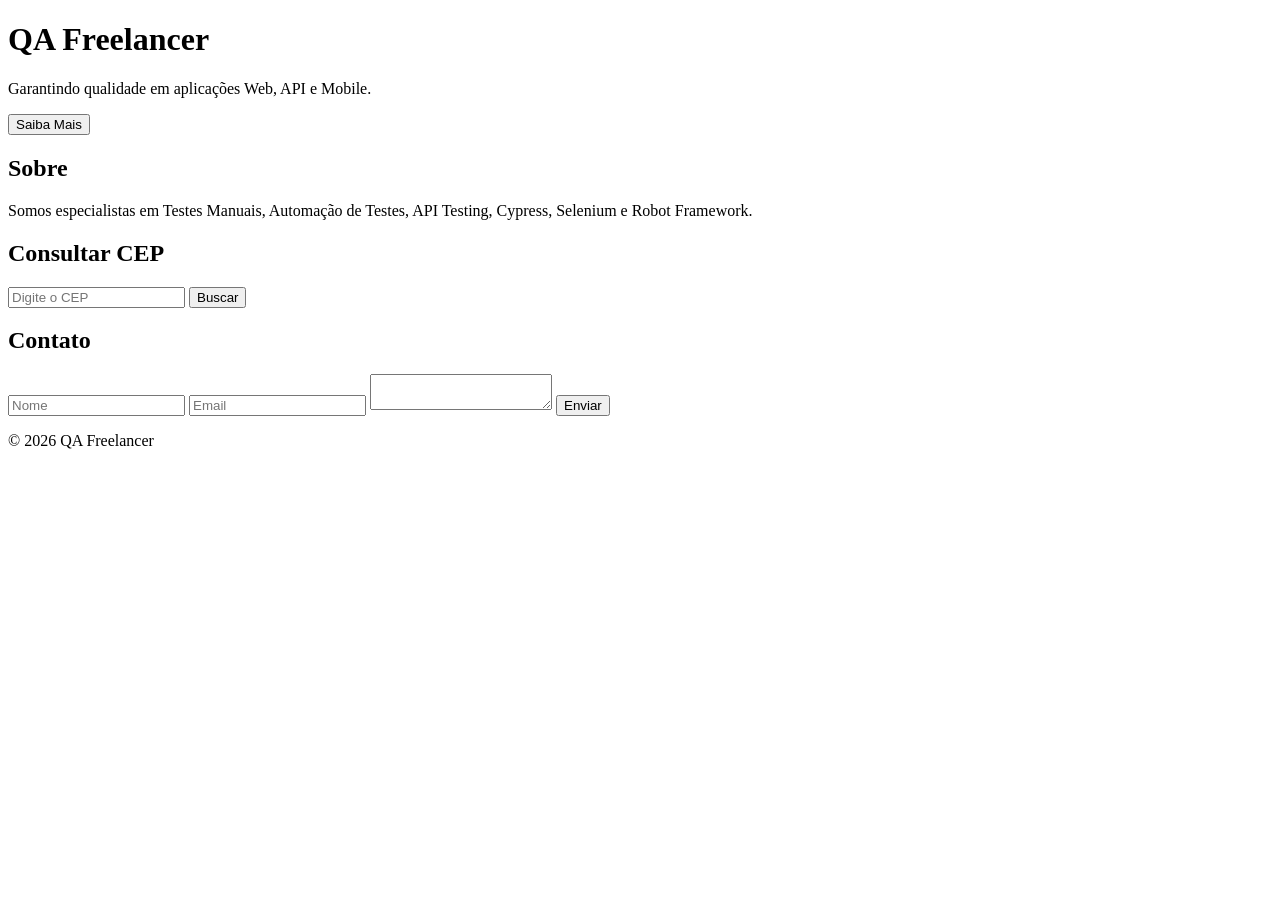
==== index.html @ d186b40d "html e readme inicial do projeto" ====
<!DOCTYPE html>
<html lang="pt-br">

<head>

<meta charset="UTF-8">
<meta name="viewport" content="width=device-width, initial-scale=1.0">

<title>QA Freelancer</title>

<link rel="stylesheet" href="style.css">

<link rel="preconnect" href="https://fonts.googleapis.com">
<link rel="preconnect" href="https://fonts.gstatic.com" crossorigin>

<link href="https://fonts.googleapis.com/css2?family=Poppins:wght@300;400;600;700&display=swap" rel="stylesheet">

</head>

<body>

<header>

<h1>QA Freelancer</h1>

<p>Garantindo qualidade em aplicações Web, API e Mobile.</p>

<button id="btnSaibaMais">
Saiba Mais
</button>

</header>

<section class="sobre">

<h2>Sobre</h2>

<p>

Somos especialistas em Testes Manuais, Automação de Testes, API Testing,
Cypress, Selenium e Robot Framework.

</p>

</section>

<section class="cep">

<h2>Consultar CEP</h2>

<input
type="text"
id="cep"
placeholder="Digite o CEP">

<button onclick="buscarCEP()">

Buscar

</button>

<div id="resultadoCep"></div>

</section>

<section>

<h2>Contato</h2>

<form id="formContato">

<input
type="text"
placeholder="Nome"
required>

<input
type="email"
placeholder="Email"
required>

<textarea
placeholder="Mensagem"
required>

</textarea>

<button type="submit">

Enviar

</button>

</form>

</section>

<footer>

<p>

© 2026 QA Freelancer

</p>

</footer>

<script src="script.js"></script>

</body>

</html>
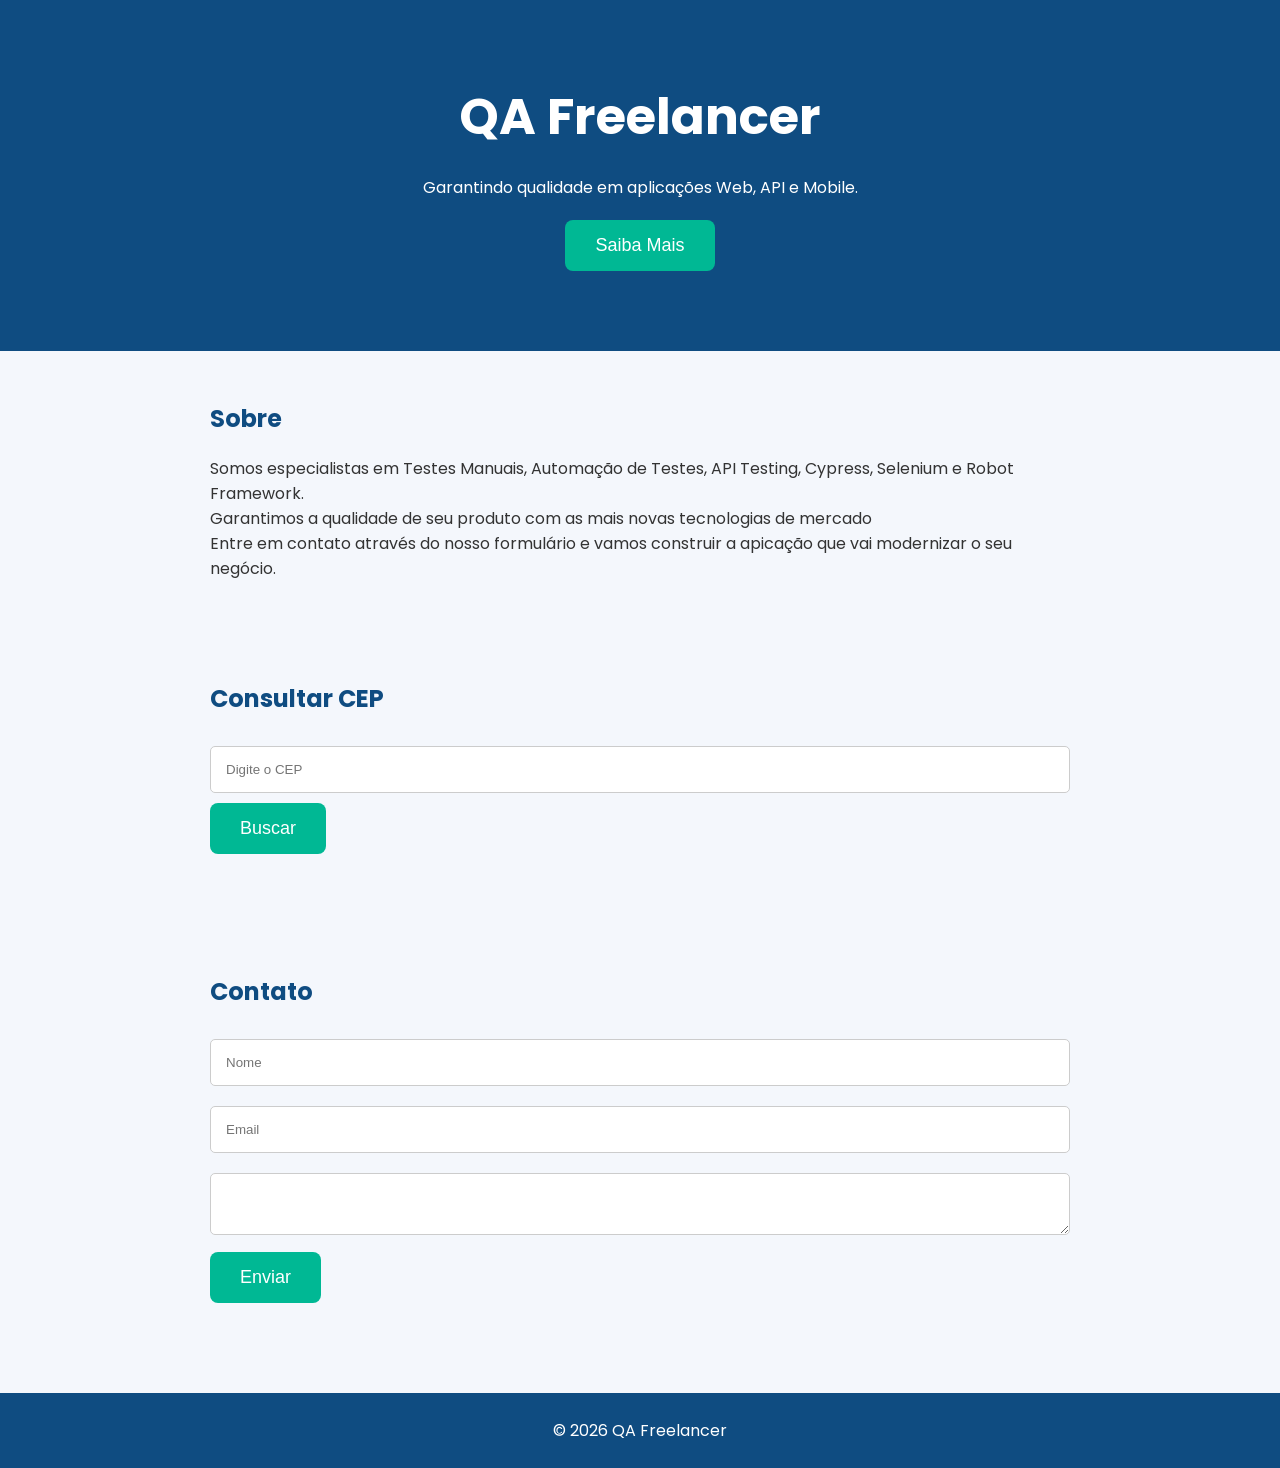
==== commit fd5448a0: "Html ajustes" ====
--- a/index.html
+++ b/index.html
@@ -41,6 +41,13 @@
 Cypress, Selenium e Robot Framework.
 
 </p>
+<p>
+
+Garantimos a qualidade de seu produto com as mais novas tecnologias de mercado<br>
+Entre em contato através do nosso formulário e vamos construir a apicação que vai modernizar o seu negócio.
+
+</p>
+  
 
 </section>
 
@@ -109,4 +116,4 @@
 
 </body>
 
-</html>+</html>
--- a/style.css
+++ b/style.css
@@ -0,0 +1,98 @@
+*{
+
+    margin:0;
+    padding:0;
+    box-sizing:border-box;
+    
+    }
+    
+    body{
+    
+    font-family:'Poppins',sans-serif;
+    background:#F4F7FC;
+    color:#333;
+    
+    }
+    
+    header{
+    
+    background:#0F4C81;
+    color:white;
+    padding:80px 20px;
+    text-align:center;
+    
+    }
+    
+    header h1{
+    
+    font-size:50px;
+    
+    }
+    
+    header p{
+    
+    margin:20px 0;
+    
+    }
+    
+    button{
+    
+    background:#00B894;
+    color:white;
+    border:none;
+    padding:15px 30px;
+    border-radius:8px;
+    cursor:pointer;
+    font-size:18px;
+    transition:.3s;
+    
+    }
+    
+    button:hover{
+    
+    background:#019875;
+    
+    }
+    
+    section{
+    
+    max-width:900px;
+    margin:auto;
+    padding:50px 20px;
+    
+    }
+    
+    h2{
+    
+    margin-bottom:20px;
+    color:#0F4C81;
+    
+    }
+    
+    input,
+    textarea{
+    
+    width:100%;
+    padding:15px;
+    margin:10px 0;
+    border:1px solid #CCC;
+    border-radius:5px;
+    
+    }
+    
+    footer{
+    
+    background:#0F4C81;
+    color:white;
+    text-align:center;
+    padding:25px;
+    margin-top:40px;
+    
+    }
+    
+    #resultadoCep{
+    
+    margin-top:20px;
+    font-weight:bold;
+    
+    }
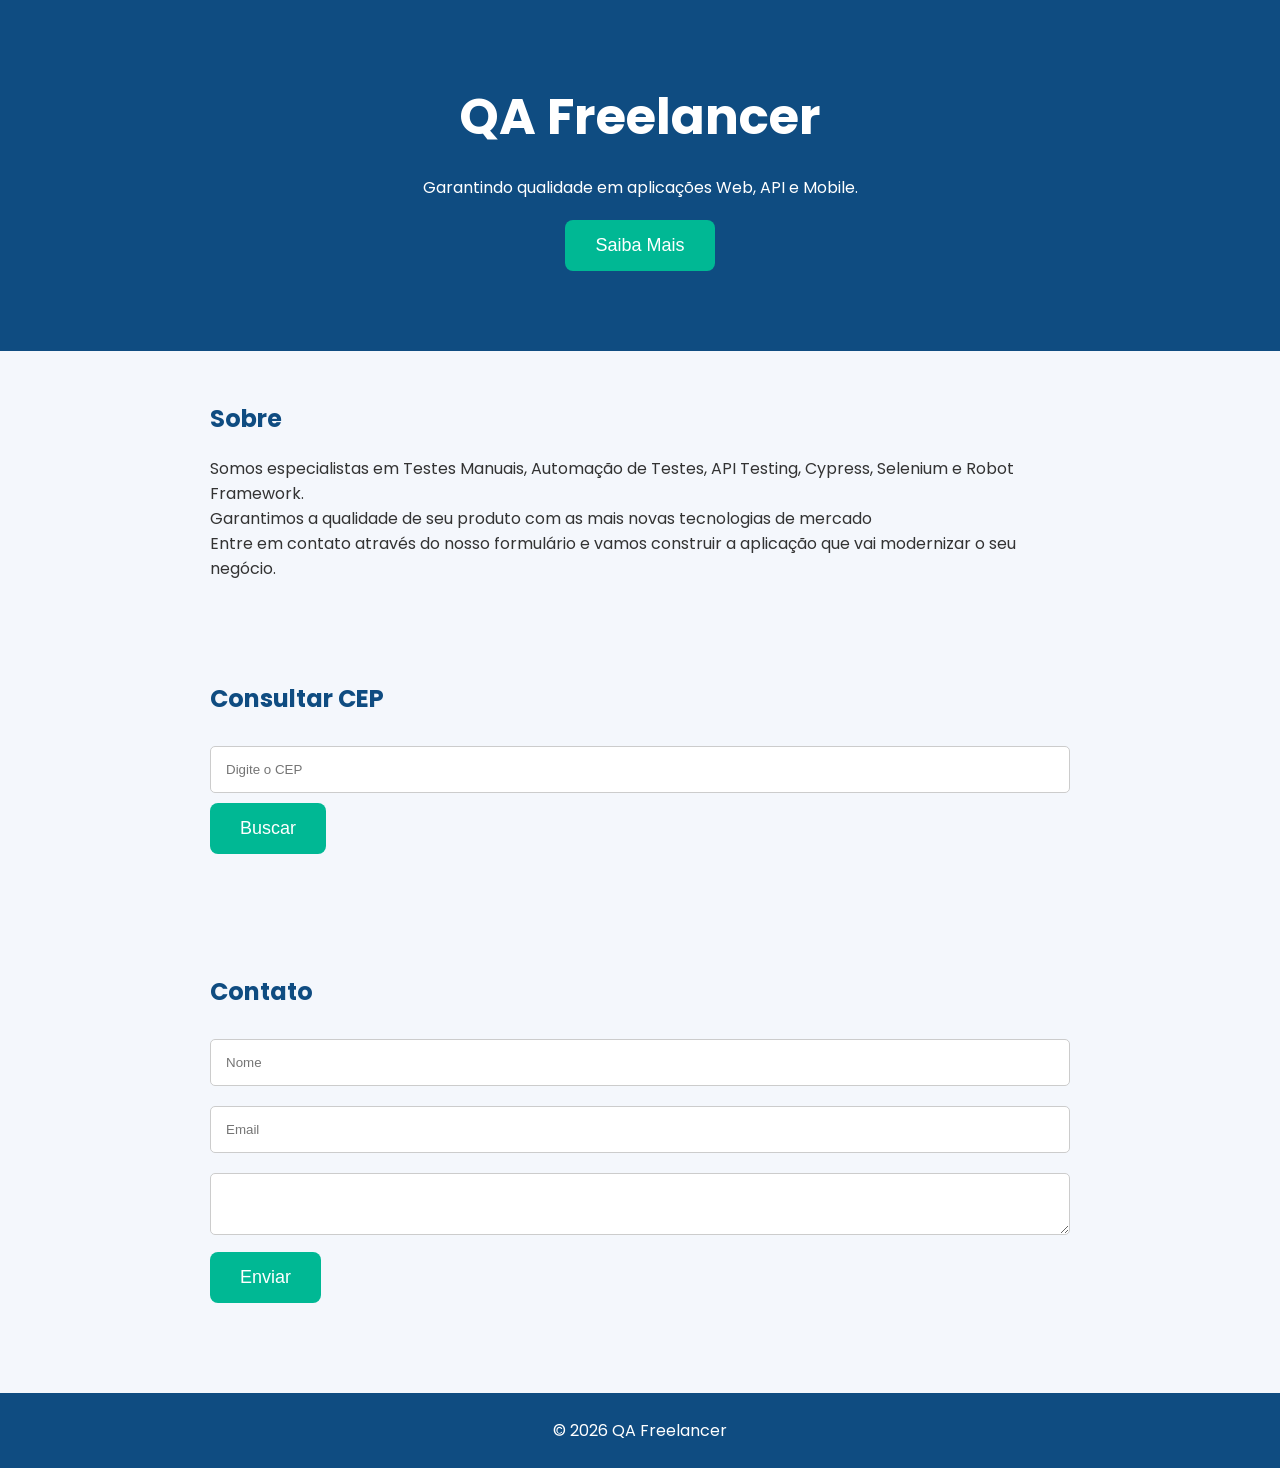
==== commit 88977059: "descrição" ====
--- a/index.html
+++ b/index.html
@@ -44,7 +44,7 @@
 <p>
 
 Garantimos a qualidade de seu produto com as mais novas tecnologias de mercado<br>
-Entre em contato através do nosso formulário e vamos construir a apicação que vai modernizar o seu negócio.
+Entre em contato através do nosso formulário e vamos construir a aplicação que vai modernizar o seu negócio.
 
 </p>
   
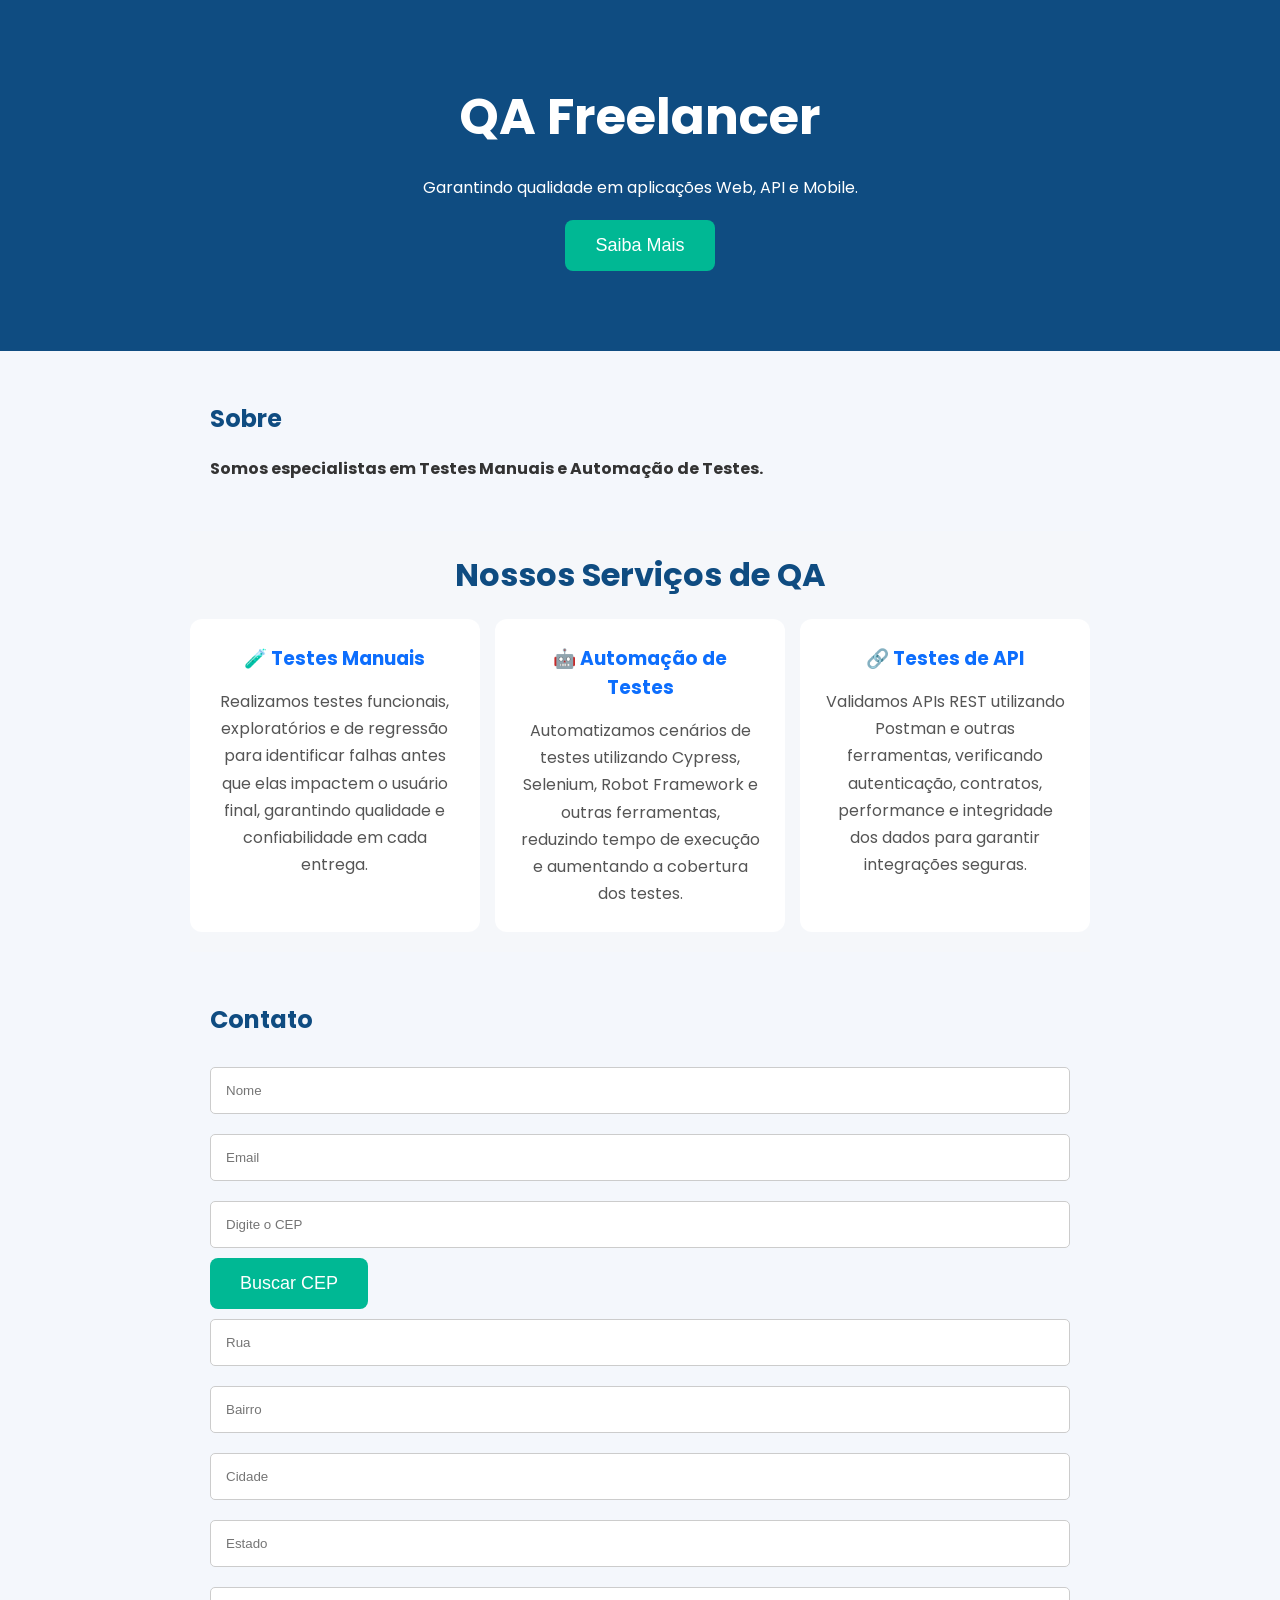
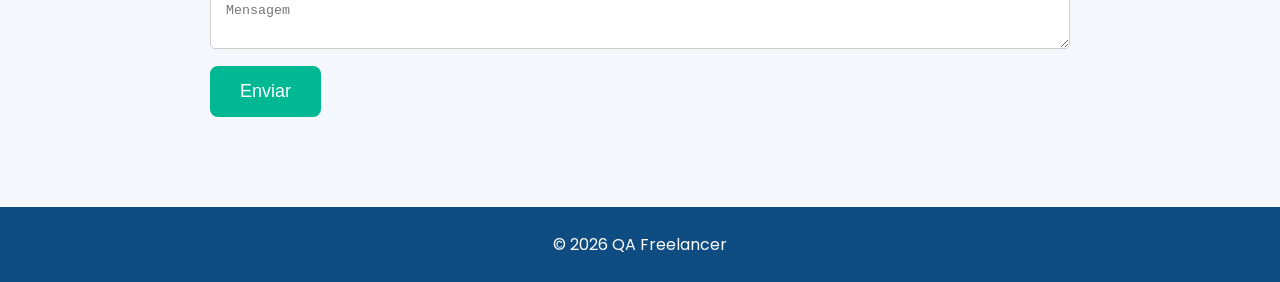
==== commit 642da345: "Ajuste fino Ajuste fino" ====
--- a/index.html
+++ b/index.html
@@ -1,119 +1,174 @@
-<!DOCTYPE html>
-<html lang="pt-br">
-
-<head>
-
-<meta charset="UTF-8">
-<meta name="viewport" content="width=device-width, initial-scale=1.0">
-
-<title>QA Freelancer</title>
-
-<link rel="stylesheet" href="style.css">
-
-<link rel="preconnect" href="https://fonts.googleapis.com">
-<link rel="preconnect" href="https://fonts.gstatic.com" crossorigin>
-
-<link href="https://fonts.googleapis.com/css2?family=Poppins:wght@300;400;600;700&display=swap" rel="stylesheet">
-
-</head>
-
-<body>
-
-<header>
-
-<h1>QA Freelancer</h1>
-
-<p>Garantindo qualidade em aplicações Web, API e Mobile.</p>
-
-<button id="btnSaibaMais">
-Saiba Mais
-</button>
-
-</header>
-
-<section class="sobre">
-
-<h2>Sobre</h2>
-
-<p>
-
-Somos especialistas em Testes Manuais, Automação de Testes, API Testing,
-Cypress, Selenium e Robot Framework.
-
-</p>
-<p>
-
-Garantimos a qualidade de seu produto com as mais novas tecnologias de mercado<br>
-Entre em contato através do nosso formulário e vamos construir a aplicação que vai modernizar o seu negócio.
-
-</p>
-  
-
-</section>
-
-<section class="cep">
-
-<h2>Consultar CEP</h2>
-
-<input
-type="text"
-id="cep"
-placeholder="Digite o CEP">
-
-<button onclick="buscarCEP()">
-
-Buscar
-
-</button>
-
-<div id="resultadoCep"></div>
-
-</section>
-
-<section>
-
-<h2>Contato</h2>
-
-<form id="formContato">
-
-<input
-type="text"
-placeholder="Nome"
-required>
-
-<input
-type="email"
-placeholder="Email"
-required>
-
-<textarea
-placeholder="Mensagem"
-required>
-
-</textarea>
-
-<button type="submit">
-
-Enviar
-
-</button>
-
-</form>
-
-</section>
-
-<footer>
-
-<p>
-
-© 2026 QA Freelancer
-
-</p>
-
-</footer>
-
-<script src="script.js"></script>
-
-</body>
-
-</html>
+<!DOCTYPE html>
+<html lang="pt-br">
+
+<head>
+
+<meta charset="UTF-8">
+<meta name="viewport" content="width=device-width, initial-scale=1.0">
+
+<title>QA Freelancer</title>
+
+<link rel="stylesheet" href="style.css">
+
+<link rel="preconnect" href="https://fonts.googleapis.com">
+<link rel="preconnect" href="https://fonts.gstatic.com" crossorigin>
+
+<link href="https://fonts.googleapis.com/css2?family=Poppins:wght@300;400;600;700&display=swap" rel="stylesheet">
+
+</head>
+
+<body>
+
+<header>
+
+<h1>QA Freelancer</h1>
+
+<p>Garantindo qualidade em aplicações Web, API e Mobile.</p>
+
+<button id="btnSaibaMais">
+Saiba Mais
+</button>
+
+</header>
+
+<section class="sobre">
+
+<h2>Sobre</h2>
+
+<p>
+
+<strong>Somos especialistas em Testes Manuais e Automação de Testes.</strong>
+
+</p>
+
+</section>
+<section class="cards">
+
+    <h2>Nossos Serviços de QA</h2>
+
+    <div class="cards-container">
+
+        <div class="card">
+
+            <h3>🧪 Testes Manuais</h3>
+
+            <p>
+                Realizamos testes funcionais, exploratórios e de regressão para
+                identificar falhas antes que elas impactem o usuário final,
+                garantindo qualidade e confiabilidade em cada entrega.
+            </p>
+
+        </div>
+
+        <div class="card">
+
+            <h3>🤖 Automação de Testes</h3>
+
+            <p>
+                Automatizamos cenários de testes utilizando Cypress, Selenium,
+                Robot Framework e outras ferramentas, reduzindo tempo de execução
+                e aumentando a cobertura dos testes.
+            </p>
+
+        </div>
+
+        <div class="card">
+
+            <h3>🔗 Testes de API</h3>
+
+            <p>
+                Validamos APIs REST utilizando Postman e outras ferramentas,
+                verificando autenticação, contratos, performance e integridade
+                dos dados para garantir integrações seguras.
+            </p>
+
+        </div>
+
+    </div>
+
+</section>
+
+<section>
+
+    <h2>Contato</h2>
+
+    <form id="formContato">
+
+        <input
+            type="text"
+            placeholder="Nome"
+            required>
+
+        <input
+            type="email"
+            placeholder="Email"
+            required>
+
+        <!-- CEP -->
+        <div class="cep-form">
+
+            <input
+                type="text"
+                id="cep"
+                placeholder="Digite o CEP"
+                maxlength="9"
+                required>
+
+            <button type="button" onclick="buscarCEP()">
+                Buscar CEP
+            </button>
+
+        </div>
+
+        
+        <input
+            type="text"
+            id="rua"
+            placeholder="Rua"
+            readonly>
+
+        <input
+            type="text"
+            id="bairro"
+            placeholder="Bairro"
+            readonly>
+
+        <input
+            type="text"
+            id="cidade"
+            placeholder="Cidade"
+            readonly>
+
+        <input
+            type="text"
+            id="estado"
+            placeholder="Estado"
+            readonly>
+
+        <textarea
+            placeholder="Mensagem"
+            required></textarea>
+
+        <button type="submit">
+            Enviar
+        </button>
+
+    </form>
+
+</section>
+
+<footer>
+
+<p>
+
+© 2026 QA Freelancer
+
+</p>
+
+</footer>
+
+<script src="script.js"></script>
+
+</body>
+
+</html>
--- a/style.css
+++ b/style.css
@@ -1,98 +1,137 @@
-*{
-
-    margin:0;
-    padding:0;
-    box-sizing:border-box;
-    
-    }
-    
-    body{
-    
-    font-family:'Poppins',sans-serif;
-    background:#F4F7FC;
-    color:#333;
-    
-    }
-    
-    header{
-    
-    background:#0F4C81;
-    color:white;
-    padding:80px 20px;
-    text-align:center;
-    
-    }
-    
-    header h1{
-    
-    font-size:50px;
-    
-    }
-    
-    header p{
-    
-    margin:20px 0;
-    
-    }
-    
-    button{
-    
-    background:#00B894;
-    color:white;
-    border:none;
-    padding:15px 30px;
-    border-radius:8px;
-    cursor:pointer;
-    font-size:18px;
-    transition:.3s;
-    
-    }
-    
-    button:hover{
-    
-    background:#019875;
-    
-    }
-    
-    section{
-    
-    max-width:900px;
-    margin:auto;
-    padding:50px 20px;
-    
-    }
-    
-    h2{
-    
-    margin-bottom:20px;
-    color:#0F4C81;
-    
-    }
-    
-    input,
-    textarea{
-    
-    width:100%;
-    padding:15px;
-    margin:10px 0;
-    border:1px solid #CCC;
-    border-radius:5px;
-    
-    }
-    
-    footer{
-    
-    background:#0F4C81;
-    color:white;
-    text-align:center;
-    padding:25px;
-    margin-top:40px;
-    
-    }
-    
-    #resultadoCep{
-    
-    margin-top:20px;
-    font-weight:bold;
-    
+* {
+
+    margin: 0;
+    padding: 0;
+    box-sizing: border-box;
+
+}
+
+body {
+
+    font-family: 'Poppins', sans-serif;
+    background: #F4F7FC;
+    color: #333;
+
+}
+
+header {
+
+    background: #0F4C81;
+    color: white;
+    padding: 80px 20px;
+    text-align: center;
+
+}
+
+header h1 {
+
+    font-size: 50px;
+
+}
+
+header p {
+
+    margin: 20px 0;
+
+}
+
+button {
+
+    background: #00B894;
+    color: white;
+    border: none;
+    padding: 15px 30px;
+    border-radius: 8px;
+    cursor: pointer;
+    font-size: 18px;
+    transition: .3s;
+
+}
+
+button:hover {
+
+    background: #019875;
+
+}
+
+section {
+
+    max-width: 900px;
+    margin: auto;
+    padding: 50px 20px;
+
+}
+
+h2 {
+
+    margin-bottom: 20px;
+    color: #0F4C81;
+
+}
+
+input,
+textarea {
+
+    width: 100%;
+    padding: 15px;
+    margin: 10px 0;
+    border: 1px solid #CCC;
+    border-radius: 5px;
+
+}
+
+footer {
+
+    background: #0F4C81;
+    color: white;
+    text-align: center;
+    padding: 25px;
+    margin-top: 40px;
+
+}
+
+#resultadoCep {
+
+    margin-top: 20px;
+    font-weight: bold;
+    
+}
+
+    .cards {
+        padding: 20px 0%;
+        background: #f5f7fa;
+        text-align: center;
+    }
+
+    .cards h2 {
+        margin-bottom: 20px;
+        font-size: 2rem;
+    }
+
+    .cards-container{
+        display: flex;
+        justify-content: space-between;
+        gap: 10px;
+    }
+    
+    .card{
+        width: calc(33.33% - 10px);
+        background: #fff;
+        border-radius: 12px;
+        padding: 25px;
+        box-sizing: border-box;
+    }
+    .card:hover {
+        transform: translateY(-8px);
+        box-shadow: 0 12px 25px rgba(0, 0, 0, .18);
+    }
+
+    .card h3 {
+        color: #0d6efd;
+        margin-bottom: 15px;
+    }
+
+    .card p {
+        color: #555;
+        line-height: 1.7;
     }
